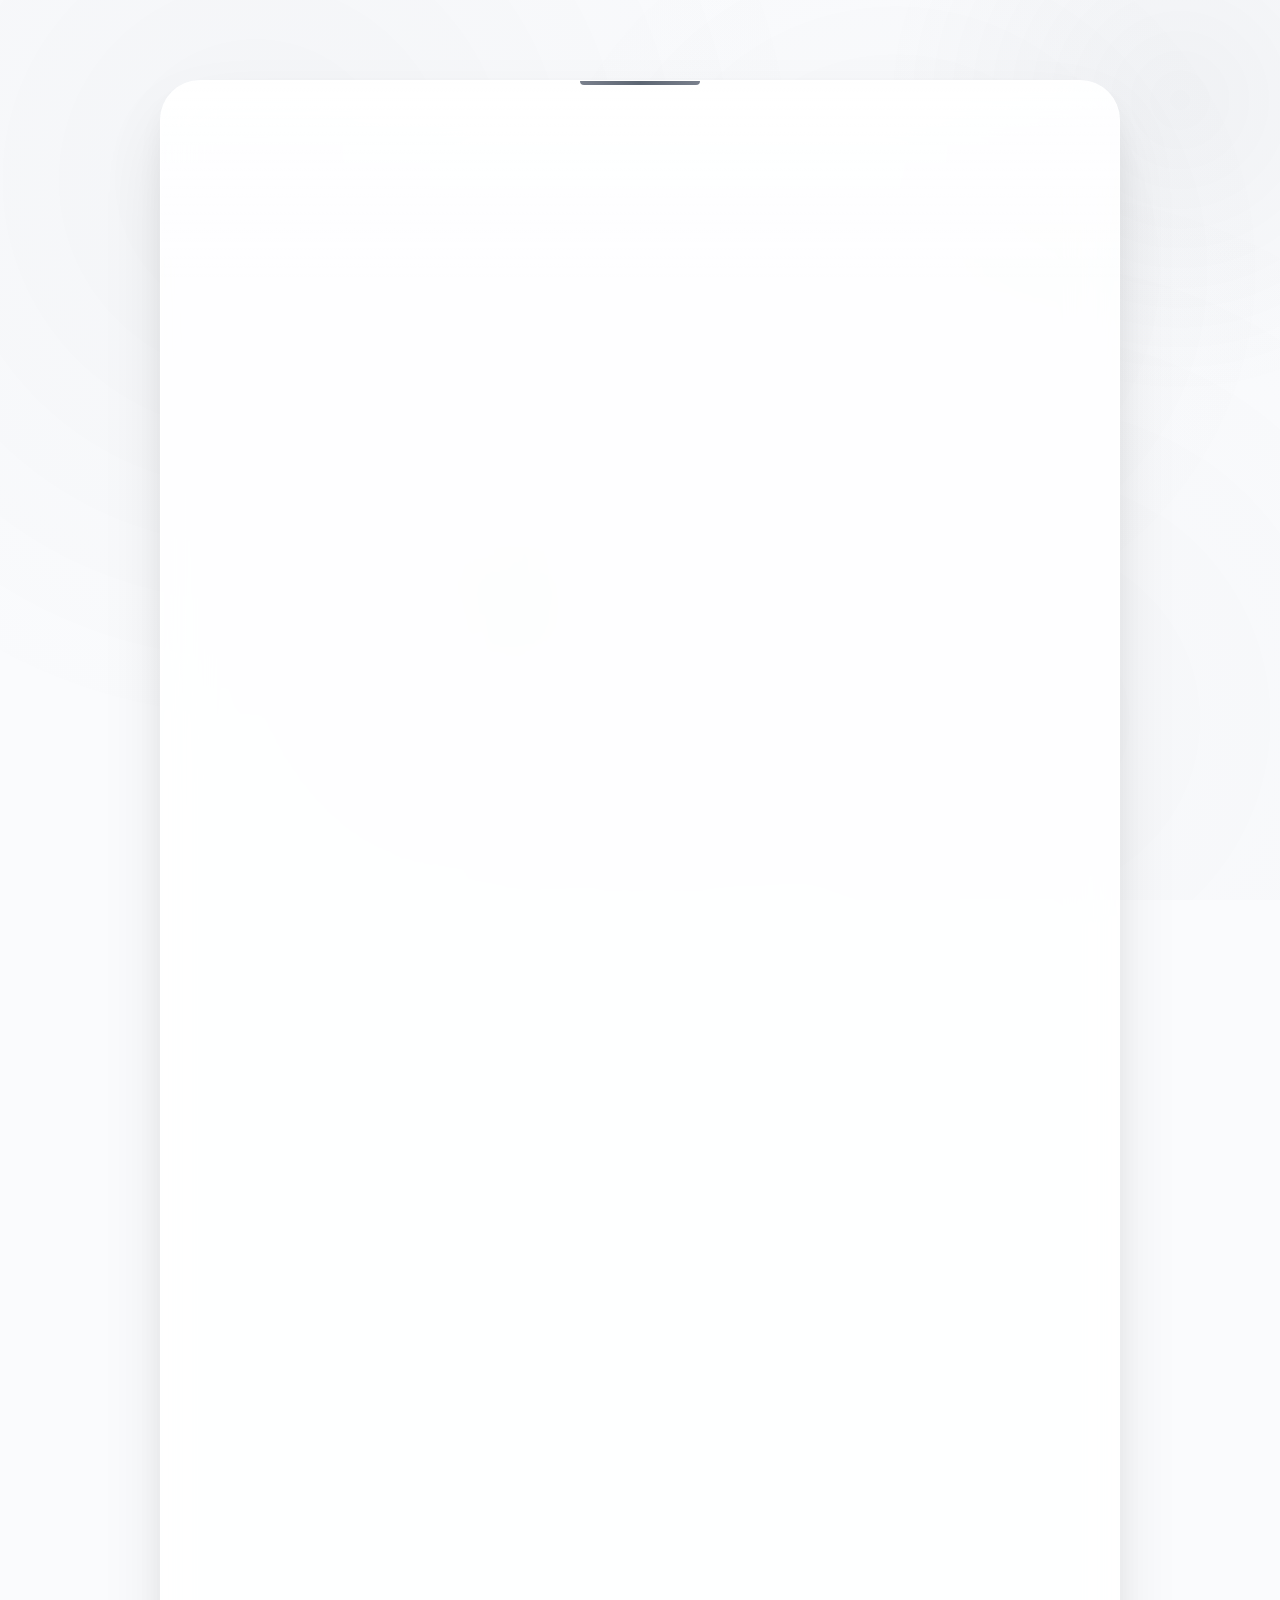
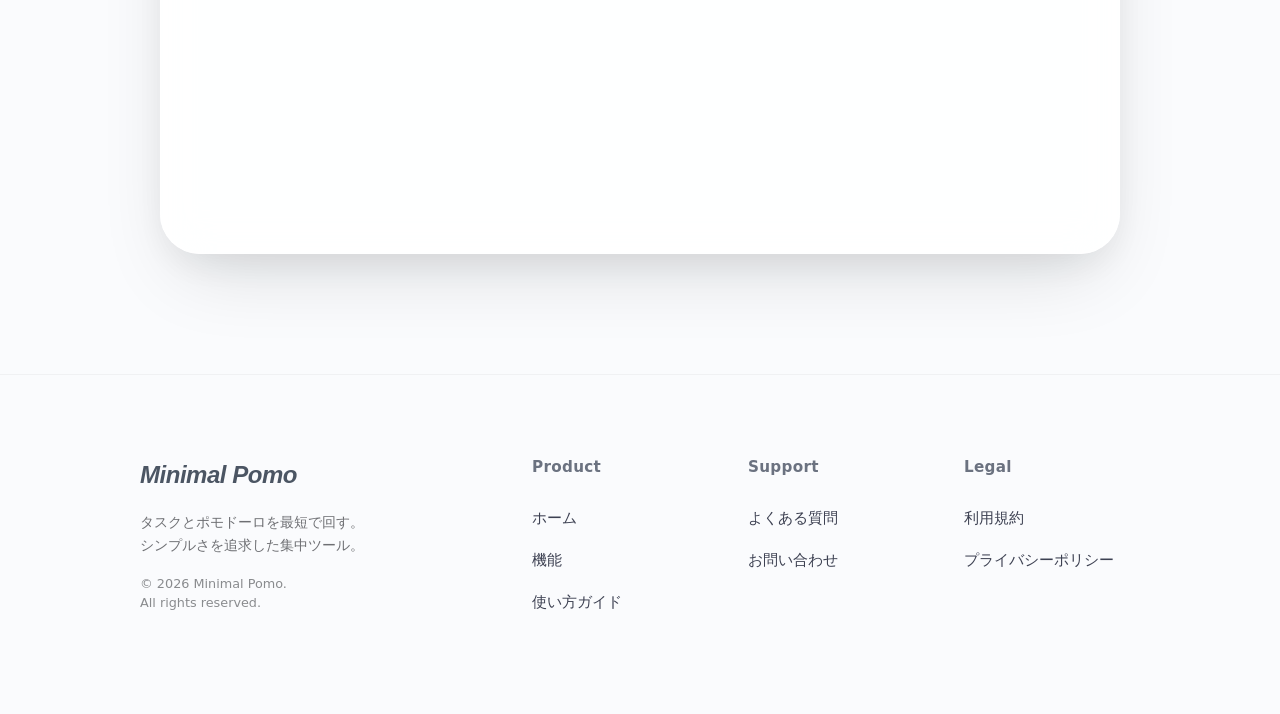
==== index.html @ 8512b584 "feat: 初期サポートサイトを追加" ====
<!DOCTYPE html>
<html lang="ja">

<head>
  <meta charset="UTF-8" />
  <meta name="viewport" content="width=device-width, initial-scale=1.0" />
  <meta http-equiv="Content-Security-Policy"
    content="default-src 'self'; style-src 'self' https://fonts.googleapis.com; font-src 'self' https://fonts.gstatic.com; script-src 'self'; img-src 'self' data:;">
  <meta name="referrer" content="no-referrer-when-downgrade" />
  <link rel="stylesheet" href="assets/css/minimal.css" />
  <link rel="icon" type="image/svg+xml" href="assets/favicon.svg" />
  <link rel="icon" type="image/png" sizes="32x32" href="assets/favicon-32x32.png" />
  <link rel="icon" type="image/png" sizes="48x48" href="assets/favicon-48x48.png" />
  <link rel="apple-touch-icon" href="assets/apple-touch-icon.png" />
  <title>Minimal Pomo - シンプルなポモドーロタイマーアプリ</title>
  <meta name="description" content="Minimal Pomo の基本的な使い方やポリシーをまとめたサポートページです。" />

  <!-- OGP Tags -->
  <meta property="og:title" content="Minimal Pomo - シンプルなポモドーロタイマーアプリ">
  <meta property="og:description" content="Minimal Pomo の基本的な使い方やポリシーをまとめたサポートページです。">
  <meta property="og:type" content="website">
  <meta property="og:url" content="https://minimal-pomo.support/"> <!-- 公開ドメインに合わせて変更してください -->
  <meta property="og:image" content="https://minimal-pomo.support/assets/favicon.png"> <!-- 公開ドメインに合わせて変更してください -->
  <meta name="twitter:card" content="summary_large_image">
</head>

<body>
  <main>
    <article>
      <header class="hero reveal">
        <div class="hero-content">
          <div class="app-icon-wrapper">
            <img src="assets/app_icon_rounded.png" alt="Minimal Pomo アプリアイコン" class="app-icon" fetchpriority="high" />
          </div>
          <h1>Minimal Pomo</h1>
          <p class="tagline">タスクとポモドーロを最短で回す。</p>
        </div>
      </header>

      <section id="features" class="features reveal">
        <h2>機能</h2>
        <div class="feature-grid">
          <div class="feature-item reveal reveal-delay-1">
            <h3>タスク管理</h3>
            <p>タブ管理、実行キュー、期日設定などでタスクを効率的に整理し、迷わず実行できます。</p>
          </div>
          <div class="feature-item reveal reveal-delay-2">
            <h3>柔軟なタイマー</h3>
            <p>ポモドーロとストップウォッチを搭載。作業スタイルに合わせて時間やモードを自由に設定可能。</p>
          </div>
          <div class="feature-item reveal reveal-delay-3">
            <h3>進捗の記録</h3>
            <p>カレンダーとヒートマップで日々の集中を記録。過去の履歴を振り返り、モチベーションを維持。</p>
          </div>
          <div class="feature-item reveal reveal-delay-4">
            <h3>カスタマイズ</h3>
            <p>通知音やアクセントカラー（Pro）など、自分だけの集中環境を作れます。</p>
          </div>
        </div>
      </section>

      <section class="reveal">
        <h2>基本的な使い方</h2>
        <a href="support/guide/how_to_use.html" class="guide-card">
          <div class="guide-info">
            <h3>スタートガイドを見る</h3>
            <p>タスクの登録からポモドーロの実践、振り返りまで。<br>アプリの基本的な活用フローをわかりやすく解説します。</p>
          </div>
          <div class="guide-icon">
            <svg width="24" height="24" viewBox="0 0 24 24" fill="none" stroke="currentColor" stroke-width="2"
              stroke-linecap="round" stroke-linejoin="round">
              <path d="M5 12h14M12 5l7 7-7 7" />
            </svg>
          </div>
        </a>
      </section>

      <section id="faq" class="reveal">
        <h2>よくある質問</h2>
        <div id="faq-list" class="faq-container">
          <!-- FAQ items will be loaded here from assets/data/faq.json -->
          <p style="padding: 20px; color: var(--muted);">読み込み中...</p>
        </div>
      </section>


    </article>
  </main>

  <footer id="site-footer" class="site-footer"></footer>

  <button id="backToTop" class="back-to-top" aria-label="トップへ戻る">
    ↑
  </button>
  <script src="assets/js/main.js"></script>
  <script src="assets/js/faq-loader.js"></script>
</body>

</html>
---- assets/css/minimal.css ----
:root {
  color-scheme: light;
  --ink-rgb: 17, 19, 24;
  --bg: #fafbfd;
  --panel: rgba(255, 255, 255, 0.85);
  --panel-hover: rgba(255, 255, 255, 0.95);
  --text: #0a0c10;
  --text-secondary: #3d4152;
  --muted: rgba(17, 19, 24, 0.6);
  --accent: #4b5563;
  --accent-light: #6b7280;
  --accent-glow: rgba(75, 85, 99, 0.12);
  --accent-strong: #374151;
  --border: rgba(17, 19, 24, 0.06);
  --border-strong: rgba(17, 19, 24, 0.12);
  --focus-outline: rgba(75, 85, 99, 0.4);
  --shadow-sm: 0 2px 8px -2px rgba(17, 19, 24, 0.06);
  --shadow: 0 20px 60px -15px rgba(17, 19, 24, 0.1), 0 10px 25px -5px rgba(17, 19, 24, 0.05);
  --shadow-lg: 0 32px 80px -20px rgba(17, 19, 24, 0.14), 0 16px 40px -8px rgba(17, 19, 24, 0.08);
  --glass-border: 1px solid rgba(255, 255, 255, 0.7);
  font-size: 16px;
  font-family: 'Inter', 'Noto Sans JP', system-ui, -apple-system, BlinkMacSystemFont, "Segoe UI", Roboto, sans-serif;
  --radius-xl: 40px;
  --radius-l: 32px;
  --radius-m: 24px;
  --radius-s: 16px;
  --radius-xs: 10px;
  --ease-out: cubic-bezier(0.2, 0.8, 0.2, 1);
  --ease-spring: cubic-bezier(0.34, 1.56, 0.64, 1);
}

@media (prefers-color-scheme: dark) {
  :root {
    color-scheme: dark;
    --ink-rgb: 226, 228, 233;
    --bg: #111318;
    --panel: rgba(30, 34, 42, 0.6);
    --panel-hover: rgba(30, 34, 42, 0.85);
    --text: #e2e4e9;
    --text-secondary: #9ca3af;
    --muted: rgba(226, 228, 233, 0.6);
    --accent: #9ca3af;
    --accent-light: #525866;
    --accent-glow: rgba(156, 163, 175, 0.15);
    --accent-strong: #f3f4f6;
    --border: rgba(255, 255, 255, 0.08);
    --border-strong: rgba(255, 255, 255, 0.15);
    --focus-outline: rgba(156, 163, 175, 0.5);
    --shadow-sm: 0 2px 8px -2px rgba(0, 0, 0, 0.3);
    --shadow: 0 20px 60px -15px rgba(0, 0, 0, 0.4), 0 10px 25px -5px rgba(0, 0, 0, 0.3);
    --shadow-lg: 0 32px 80px -20px rgba(0, 0, 0, 0.5), 0 16px 40px -8px rgba(0, 0, 0, 0.4);
    --glass-border: 1px solid rgba(255, 255, 255, 0.08);
  }
}

/* Import Google Fonts */
@import url('https://fonts.googleapis.com/css2?family=Inter:wght@400;500;600;700;800&display=swap');

*,
*::before,
*::after {
  box-sizing: border-box;
}

body {
  margin: 0;
  min-height: 100vh;
  background: var(--bg);
  color: var(--text);
  line-height: 1.7;
  -webkit-font-smoothing: antialiased;
  -moz-osx-font-smoothing: grayscale;
  position: relative;
  overflow-x: hidden;
}

/* Animated Background Gradient */
body::before {
  content: '';
  position: fixed;
  top: 0;
  left: 0;
  right: 0;
  bottom: 0;
  background:
    radial-gradient(circle at 20% 20%, rgba(75, 85, 99, 0.04) 0%, transparent 45%),
    radial-gradient(circle at 80% 80%, rgba(107, 114, 128, 0.03) 0%, transparent 45%),
    radial-gradient(circle at 40% 70%, rgba(55, 65, 81, 0.03) 0%, transparent 35%),
    radial-gradient(circle at 70% 30%, rgba(75, 85, 99, 0.03) 0%, transparent 35%);
  z-index: -2;
  animation: gradientShift 20s ease infinite alternate;
}

@keyframes gradientShift {
  0% {
    opacity: 1;
    transform: scale(1);
  }

  100% {
    opacity: 0.8;
    transform: scale(1.1);
  }
}

/* Decorative floating orbs */
body::after {
  content: '';
  position: fixed;
  width: 600px;
  height: 600px;
  background: radial-gradient(circle, rgba(75, 85, 99, 0.06) 0%, transparent 70%);
  top: -200px;
  right: -200px;
  border-radius: 50%;
  z-index: -1;
  animation: floatOrb 15s ease-in-out infinite;
  pointer-events: none;
}

@keyframes floatOrb {

  0%,
  100% {
    transform: translate(0, 0) scale(1);
  }

  50% {
    transform: translate(-50px, 30px) scale(1.1);
  }
}

a {
  color: var(--accent);
  text-decoration: none;
  font-weight: 600;
  position: relative;
  transition: all 0.25s var(--ease-out);
  border-bottom: none;
  background: linear-gradient(to right, var(--accent), var(--accent));
  background-size: 0% 2px;
  background-position: 0 100%;
  background-repeat: no-repeat;
  padding-bottom: 2px;
}

a:hover,
a:focus-visible {
  background-size: 100% 2px;
  color: var(--accent-strong);
}

a:focus-visible {
  outline: 3px solid var(--focus-outline);
  outline-offset: 4px;
  border-radius: 4px;
}

/* Enhanced Active State for Touch Feedback */
a:active,
button:active,
summary:active {
  transform: scale(0.97);
  opacity: 0.85;
  transition: transform 0.1s, opacity 0.1s;
}

main {
  min-height: 100vh;
  display: flex;
  flex-direction: column;
  align-items: center;
  justify-content: flex-start;
  padding: 80px 20px 0;
}

.error {
  padding: 96px 16px 120px;
}

article {
  width: min(960px, 94%);
  background: var(--panel);
  backdrop-filter: blur(24px) saturate(180%);
  -webkit-backdrop-filter: blur(24px) saturate(180%);
  border-radius: var(--radius-xl);
  padding: clamp(48px, 6vw, 72px) clamp(32px, 6vw, 96px);
  border: var(--glass-border);
  box-shadow: var(--shadow-lg);
  position: relative;
  overflow: hidden;
}

/* Subtle inner glow */
article::before {
  content: '';
  position: absolute;
  top: 0;
  left: 0;
  right: 0;
  height: 200px;
  background: linear-gradient(180deg, rgba(255, 255, 255, 0.6) 0%, transparent 100%);
  pointer-events: none;
}

/* Decorative accent line on top */
article::after {
  content: '';
  position: absolute;
  top: 0;
  left: 50%;
  transform: translateX(-50%);
  width: 120px;
  height: 4px;
  background: linear-gradient(90deg, var(--accent-light), var(--accent), var(--accent-light));
  border-radius: 0 0 4px 4px;
  opacity: 0.9;
}

/* Hero & Header */
.hero {
  display: flex;
  flex-direction: column;
  align-items: center;
  text-align: center;
  padding: 48px 0 72px;
  position: relative;
}

.hero-content {
  display: flex;
  flex-direction: column;
  align-items: center;
  position: relative;
  z-index: 1;
}

.app-icon-wrapper {
  margin-bottom: 28px;
  position: relative;
}

/* Glow effect behind icon */
.app-icon-wrapper::before {
  content: '';
  position: absolute;
  top: 50%;
  left: 50%;
  transform: translate(-50%, -50%);
  width: 200px;
  height: 200px;
  background: radial-gradient(circle, var(--accent-glow) 0%, transparent 70%);
  border-radius: 50%;
  z-index: -1;
  animation: pulseGlow 4s ease-in-out infinite;
}

@keyframes pulseGlow {

  0%,
  100% {
    opacity: 0.6;
    transform: translate(-50%, -50%) scale(1);
  }

  50% {
    opacity: 1;
    transform: translate(-50%, -50%) scale(1.15);
  }
}

.app-icon {
  width: 120px;
  height: 120px;
  object-fit: contain;
  border-radius: 28px;
  box-shadow:
    0 20px 50px -10px rgba(0, 0, 0, 0.15),
    0 10px 20px -5px rgba(0, 0, 0, 0.1);
  border: 1px solid rgba(255, 255, 255, 0.4);
  transition: all 0.4s var(--ease-spring);
}

.app-icon:hover {
  transform: translateY(-4px) scale(1.03);
  box-shadow:
    0 28px 60px -12px rgba(0, 0, 0, 0.2),
    0 14px 28px -7px rgba(0, 0, 0, 0.12);
}

.hero h1 {
  margin: 0 0 16px;
  font-size: clamp(44px, 6vw, 68px);
  letter-spacing: -0.045em;
  font-weight: 800;
  line-height: 1.05;
  background: linear-gradient(135deg, #0a0c10 0%, #3d4152 50%, #0a0c10 100%);
  background-size: 200% 200%;
  -webkit-background-clip: text;
  -webkit-text-fill-color: transparent;
  background-clip: text;
  animation: shimmerText 8s ease infinite;
}

@media (prefers-color-scheme: dark) {
  .hero h1 {
    background: linear-gradient(135deg, #ffffff 0%, #aeb6c4 50%, #ffffff 100%);
    background-size: 200% 200%;
    -webkit-background-clip: text;
    -webkit-text-fill-color: transparent;
    background-clip: text;
  }
}

@keyframes shimmerText {

  0%,
  100% {
    background-position: 0% 50%;
  }

  50% {
    background-position: 100% 50%;
  }
}

.tagline {
  font-size: 1.25rem;
  color: var(--text-secondary);
  font-weight: 500;
  margin: 0;
  letter-spacing: -0.01em;
  opacity: 0.85;
}

/* Features Section */
.features {
  margin-top: 32px;
  padding: 0;
  background: transparent;
  border: none;
  box-shadow: none;
}

.features h2 {
  text-align: center;
  margin-bottom: 32px;
}

.features:hover {
  transform: none;
  box-shadow: none;
}

.feature-grid {
  display: grid;
  grid-template-columns: repeat(2, 1fr);
  gap: 20px;
}

@media (max-width: 640px) {
  .feature-grid {
    grid-template-columns: 1fr;
  }
}

.feature-item {
  background: var(--panel);
  backdrop-filter: blur(16px);
  -webkit-backdrop-filter: blur(16px);
  padding: 32px 28px;
  border-radius: var(--radius-m);
  border: 1px solid var(--border);
  transition: all 0.35s var(--ease-out);
  box-shadow: var(--shadow-sm);
  position: relative;
  overflow: hidden;
  height: 100%;
  display: flex;
  flex-direction: column;
}

/* Unified Left Accent (Match with Guide Card) */
.feature-item::after {
  content: '';
  position: absolute;
  top: 0;
  left: 0;
  width: 4px;
  height: 100%;
  background: var(--accent);
  opacity: 0.3;
  transition: opacity 0.3s ease;
}

.feature-item:hover::after {
  opacity: 1;
}

.feature-item:hover {
  transform: translateY(-4px);
  box-shadow: var(--shadow);
  border-color: rgba(75, 85, 99, 0.2);
}

.feature-item h3 {
  font-size: 1.1rem;
  margin: 0 0 12px;
  color: var(--text);
  letter-spacing: -0.01em;
  font-weight: 700;
  position: relative;
  z-index: 1;
  display: flex;
  align-items: center;
  gap: 8px;
}

.feature-item p {
  font-size: 0.9rem;
  line-height: 1.7;
  color: var(--muted);
  margin: 0;
  position: relative;
  z-index: 1;
  flex: 1;
}

/* Section Styles */
section {
  margin-top: 56px;
  padding: 0;
  border-radius: 0;
  background: transparent;
  border: none;
  box-shadow: none;
}

section:nth-of-type(even) {
  border-color: transparent;
}

section h2 {
  font-size: 1.4rem;
  margin: 0 0 16px;
  color: var(--text);
  font-weight: 700;
  letter-spacing: -0.02em;
  position: relative;
  display: inline-block;
}

/* Accent underline for h2 */
section h2::after {
  content: '';
  position: absolute;
  bottom: -6px;
  left: 0;
  width: 32px;
  height: 3px;
  background: linear-gradient(90deg, var(--accent), var(--accent-light));
  border-radius: 2px;
}

section .intro {
  margin: 0 0 12px;
  font-size: 1.08rem;
  line-height: 1.8;
  color: var(--text);
  font-weight: 500;
}

section .hint {
  margin-top: 10px;
  font-size: 0.95rem;
  color: var(--muted);
  line-height: 1.5;
}

section p {
  margin: 0;
  color: var(--text-secondary);
  font-size: 1rem;
  line-height: 1.75;
  letter-spacing: 0.01em;
}

section ol,
section ol li {
  color: var(--text);
  line-height: 1.65;
  font-weight: 500;
}

section+section {
  margin-top: 24px;
}

section:hover,
section:focus-within {
  transform: none;
  box-shadow: none;
}

/* Error Page */
.error-code {
  margin: 0 0 12px;
  font-size: clamp(20px, 2vw, 24px);
  text-align: center;
  font-weight: 600;
  color: var(--accent);
}

.error-actions {
  margin-top: 20px;
  display: flex;
  flex-wrap: wrap;
  gap: 12px;
  align-items: center;
  justify-content: center;
  font-weight: 600;
}

.error-actions span {
  color: var(--muted);
  font-weight: 500;
}

.error-actions a {
  display: inline-flex;
  align-items: center;
  gap: 8px;
  text-decoration: none;
  padding: 12px 24px;
  border-radius: 999px;
  border: 1px solid var(--border);
  background: var(--panel);
  color: var(--text);
  font-weight: 600;
  transition: all 0.3s var(--ease-out);
}

.error-actions a:hover,
.error-actions a:focus-visible {
  background: var(--accent);
  color: #fff;
  border-color: var(--accent);
  transform: translateY(-2px);
  box-shadow: 0 8px 24px -4px var(--accent-glow);
}

/* Lists */
ul {
  padding-left: 0;
  margin: 0;
  display: flex;
  flex-direction: column;
  gap: 8px;
}

ul li {
  list-style: none;
  padding-left: 24px;
  font-weight: 500;
  color: var(--text-secondary);
  position: relative;
}

ul li::before {
  content: '';
  position: absolute;
  left: 0;
  top: 0.55em;
  width: 8px;
  height: 8px;
  border-radius: 50%;
  background: linear-gradient(135deg, var(--accent), var(--accent-light));
  box-shadow: 0 2px 8px -2px var(--accent-glow);
}

p,
li {
  color: var(--muted);
}

/* FAQ Details */
.faq-container {
  background: var(--panel);
  border: 1px solid var(--border);
  border-radius: var(--radius-m);
  padding: 8px 0;
  /* Vertical padding */
  margin-top: 24px;
  box-shadow: var(--shadow-sm);
  overflow: hidden;
  /* For rounded corners */
}

details {
  background: transparent;
  border: none;
  border-radius: 0;
  padding: 0;
  /* summaryとpにパディングを譲渡 */
  margin-bottom: 0;
  transition: background-color 0.2s ease;
  box-shadow: none;
  border-bottom: 1px solid var(--border);
}

details:hover {
  background-color: rgba(255, 255, 255, 0.5);
  border-color: var(--border);
  transform: none;
  box-shadow: none;
}

@media (prefers-color-scheme: dark) {
  details:hover {
    background-color: rgba(255, 255, 255, 0.05);
  }
}


details:last-child {
  border-bottom: none;
}

summary {
  padding: 20px 32px;
  /* ここでクリックエリアを確保 */
  font-weight: 600;
  cursor: pointer;
  list-style: none;
  position: relative;
  padding-right: 80px;
  /* アイコン分のスペース */
  color: var(--text);
  font-size: 1rem;
  transition: color 0.2s ease;
  line-height: 1.6;
  outline: none;
  /* フォーカス時の枠線を無効化 */
}


summary:hover {
  color: var(--accent);
}

summary::-webkit-details-marker {
  display: none;
}

summary::after {
  content: '';
  position: absolute;
  right: 32px;
  /* summaryのパディングに合わせる */
  top: 50%;
  width: 24px;
  height: 24px;
  background: var(--bg);
  border-radius: 50%;
  transform: translateY(-50%);
  display: flex;
  align-items: center;
  justify-content: center;
  transition: all 0.3s var(--ease-out);
  box-shadow: var(--shadow-sm);
  pointer-events: none;
  /* クリックを阻害しない */
}

summary::before {
  content: '+';
  position: absolute;
  right: 39px;
  /* (32px padding) + (24px/2 - icon width/2) 程度 */
  top: 50%;
  transform: translateY(-50%);
  color: var(--accent);
  font-weight: 400;
  font-size: 1.1em;
  line-height: 1;
  z-index: 1;
  transition: all 0.3s var(--ease-out);
  pointer-events: none;
}

details[open] summary::before {
  content: '−';
  transform: translateY(-50%);
}

details[open] summary::after {
  background: var(--accent-glow);
}

details p {
  margin-top: 0;
  padding: 0 32px 20px;
  /* 下部パディングを追加 */
  color: var(--muted);
  line-height: 1.7;
}

/* Comparison Table in FAQ */
.table-wrapper {
  overflow-x: auto;
  margin: 16px 0 8px;
  border-radius: var(--radius-s);
  border: 1px solid var(--border);
  background: var(--bg);
}

.comparison-table {
  width: 100%;
  border-collapse: collapse;
  font-size: 0.85rem;
  color: var(--text);
  table-layout: fixed;
  /* 列幅を固定して安定させる */
}

.comparison-table th,
.comparison-table td {
  padding: 14px 16px;
  border-bottom: 1px solid var(--border);
  vertical-align: middle;
}

/* Column styling and emphasis */
/* Function Column */
.comparison-table th:nth-child(1),
.comparison-table td:nth-child(1) {
  color: var(--text);
  /* 明るい標準テキスト色に変更 */
  font-weight: 500;
}

/* FREE Column */
.comparison-table th:nth-child(2),
.comparison-table td:nth-child(2) {
  color: var(--text);
}

/* PRO Column - Maximum Emphasis */
.comparison-table th:nth-child(3) {
  color: var(--accent);
  /* Brand accent color for the header */
}

.comparison-table td:nth-child(3) {
  color: var(--text);
  font-weight: 800;
}

/* 背景色の塗り分け */
.comparison-table th:nth-child(1),
.comparison-table td:nth-child(1) {
  background: rgba(var(--ink-rgb), 0.03);
  /* 機能列：薄いグレー */
}

.comparison-table th:nth-child(2),
.comparison-table td:nth-child(2) {
  background: transparent;
  /* FREE列：背景透過（ベースカラー） */
}

.comparison-table th:nth-child(3),
.comparison-table td:nth-child(3) {
  background: rgba(var(--ink-rgb), 0.07);
  /* PRO列：より濃い背景で最大強調 */
}

@media (prefers-color-scheme: dark) {

  .comparison-table th:nth-child(1),
  .comparison-table td:nth-child(1) {
    background: rgba(255, 255, 255, 0.03);
  }

  .comparison-table th:nth-child(3),
  .comparison-table td:nth-child(3) {
    background: rgba(255, 255, 255, 0.1);
    color: #ffffff;
  }
}

/* Column widths */
.comparison-table th:nth-child(1),
.comparison-table td:nth-child(1) {
  width: 40%;
  text-align: left;
}

.comparison-table th:nth-child(2),
.comparison-table td:nth-child(2) {
  width: 30%;
  text-align: center;
}

.comparison-table th:nth-child(3),
.comparison-table td:nth-child(3) {
  width: 30%;
  text-align: center;
}

.comparison-table th {
  font-weight: 700;
  font-size: 0.75rem;
  text-transform: uppercase;
  letter-spacing: 0.1em;
  background: rgba(var(--ink-rgb), 0.02);
}

.comparison-table tr:last-child td {
  border-bottom: none;
}


/* Site Footer */
.site-footer {
  width: 100%;
  background-color: var(--bg);
  /* Dot pattern removed */
  padding: 80px 24px 48px;
  margin-top: 120px;
  border-top: 1px solid rgba(0, 0, 0, 0.04);
  color: var(--text-secondary);
}

.footer-content {
  max-width: 1000px;
  margin: 0 auto;
  display: grid;
  grid-template-columns: 2fr 1fr 1fr 1fr;
  gap: 40px;
}

.footer-brand {
  display: flex;
  flex-direction: column;
  gap: 16px;
}

.brand-header {
  display: flex;
  align-items: center;
  gap: 12px;
}

.brand-name {
  font-family: 'Inter', sans-serif;
  font-weight: 800;
  font-size: 1.5rem;
  font-style: italic;
  color: var(--accent);
  letter-spacing: -0.02em;
}

.footer-desc {
  font-size: 0.9rem;
  line-height: 1.6;
  color: var(--muted);
  margin: 0;
}

.copyright {
  font-size: 0.8rem;
  color: var(--muted);
  opacity: 0.8;
  margin-top: auto;
  line-height: 1.5;
}

.footer-section h4 {
  font-size: 0.95rem;
  font-weight: 600;
  color: var(--accent-light);
  margin: 0 0 24px;
  letter-spacing: 0.02em;
}

.footer-section ul {
  list-style: none;
  padding: 0;
  margin: 0;
  display: flex;
  flex-direction: column;
  gap: 14px;
}

.footer-section ul li {
  padding: 0;
}

.footer-section ul li::before {
  display: none;
}

.footer-section a {
  color: var(--text-secondary);
  font-size: 0.95rem;
  font-weight: 500;
  text-decoration: none;
  background: none;
  padding: 0;
  transition: color 0.2s ease;
}

.footer-section a:hover {
  color: var(--accent-strong);
}

/* Responsive Footer */
@media (max-width: 860px) {
  .footer-content {
    grid-template-columns: 1fr 1fr;
    gap: 40px 24px;
  }

  .footer-brand {
    grid-column: 1 / -1;
    margin-bottom: 20px;
  }
}

@media (max-width: 480px) {
  .footer-content {
    /* Remove single column force to inherit 2 columns from tablet layout */
    gap: 32px 16px;
  }

  .site-footer {
    padding-top: 60px;
  }
}

/* Back to Top Button */
.back-to-top {
  position: fixed;
  bottom: 32px;
  right: 32px;
  width: 52px;
  height: 52px;
  background: var(--panel);
  backdrop-filter: blur(16px);
  -webkit-backdrop-filter: blur(16px);
  border: 1px solid var(--border);
  border-radius: 50%;
  display: flex;
  align-items: center;
  justify-content: center;
  color: var(--text);
  box-shadow: var(--shadow);
  cursor: pointer;
  font-size: 1.1rem;
  opacity: 0;
  transform: translateY(20px) scale(0.9);
  pointer-events: none;
  transition: all 0.35s var(--ease-spring);
  z-index: 100;
}

.back-to-top.visible {
  opacity: 1;
  transform: translateY(0) scale(1);
  pointer-events: auto;
}

.back-to-top:hover {
  transform: translateY(-4px) scale(1.08);
  box-shadow: var(--shadow-lg);
  background: var(--accent);
  color: #fff;
  border-color: var(--accent);
}

/* Scroll Reveal Animation Classes */
.reveal {
  opacity: 0;
  transform: translateY(40px);
  transition: all 0.9s var(--ease-out);
}

.reveal.active {
  opacity: 1;
  transform: translateY(0);
}

/* Stagger delays for grid items */
.reveal-delay-1 {
  transition-delay: 0.1s;
}

.reveal-delay-2 {
  transition-delay: 0.2s;
}

.reveal-delay-3 {
  transition-delay: 0.3s;
}

.reveal-delay-4 {
  transition-delay: 0.4s;
}

/* Smooth scrolling for the whole page */
html {
  scroll-behavior: smooth;
}

/* Responsive adjustments */
@media (max-width: 720px) {
  article {
    padding: 40px 24px;
    border-radius: var(--radius-l);
  }

  section {
    padding: 0;
  }

  /* Removed obsolete .faq-container padding override */

  .hero {
    padding: 32px 0 56px;
  }
}

@media (max-width: 520px) {
  main {
    padding: 40px 12px 60px;
  }

  article {
    padding: 32px 20px;
    border-radius: var(--radius-m);
  }

  article::after {
    width: 80px;
  }

  .app-icon {
    width: 100px;
    height: 100px;
    border-radius: 24px;
  }

  /* Removed obsolete .policies styles */
}

/* Reduced motion preference */
@media (prefers-reduced-motion: reduce) {

  *,
  *::before,
  *::after {
    animation: none !important;
    transition: none !important;
  }
}

/* Guide Card (CTA) */
.guide-card {
  display: flex;
  align-items: center;
  justify-content: space-between;
  gap: 24px;
  background: linear-gradient(135deg, var(--panel), var(--bg));
  border: 1px solid var(--border);
  border-radius: var(--radius-l);
  padding: 32px 40px;
  margin-top: 16px;
  text-decoration: none;
  transition: all 0.3s var(--ease-out);
  box-shadow: var(--shadow-sm);
  position: relative;
  overflow: hidden;
}

@media (prefers-color-scheme: dark) {
  .guide-card {
    background: rgba(255, 255, 255, 0.08);
    /* 明るさを上げ、背景から分離 */
    border-color: rgba(255, 255, 255, 0.15);
  }

  .guide-card:hover {
    background: rgba(255, 255, 255, 0.12);
    border-color: var(--accent);
  }
}

/* Override default link styles */
.guide-card:hover {
  transform: translateY(-4px);
  box-shadow: var(--shadow);
  border-color: rgba(75, 85, 99, 0.2);
}

.guide-card:focus-visible {
  outline: 3px solid var(--focus-outline);
  outline-offset: 4px;
}

.guide-card::before {
  content: '';
  position: absolute;
  top: 0;
  left: 0;
  width: 4px;
  height: 100%;
  background: var(--accent);
  opacity: 0.5;
  transition: opacity 0.3s ease;
}

.guide-card:hover::before {
  opacity: 1;
}

.guide-info {
  flex: 1;
}

.guide-info h3 {
  margin: 0 0 8px;
  font-size: 1.25rem;
  font-weight: 700;
  color: var(--text);
}

.guide-info p {
  margin: 0;
  color: var(--muted);
  font-size: 0.95rem;
  line-height: 1.6;
}

.guide-icon {
  display: flex;
  align-items: center;
  justify-content: center;
  width: 48px;
  height: 48px;
  border-radius: 50%;
  background: var(--bg);
  border: 1px solid var(--border);
  color: var(--accent);
  transition: all 0.3s var(--ease-out);
}

@media (prefers-color-scheme: dark) {
  .guide-icon {
    background: rgba(255, 255, 255, 0.1);
    border-color: rgba(255, 255, 255, 0.2);
    color: #ffffff;
  }
}

.guide-card:hover .guide-icon {
  background: var(--accent);
  color: #fff;
  transform: translateX(4px);
  border-color: var(--accent);
}

/* Remove default link underline styles for the card */
a.guide-card {
  background-image: none;
  padding-bottom: 32px;
  /* Reset padding used for underline effect but keep card padding */
  padding: 32px 40px;
}

/* Mobile responsive for guide card */
@media (max-width: 600px) {
  .guide-card {
    flex-direction: column;
    align-items: flex-start;
    padding: 24px;
    gap: 20px;
  }

  .guide-icon {
    align-self: flex-end;
  }
}
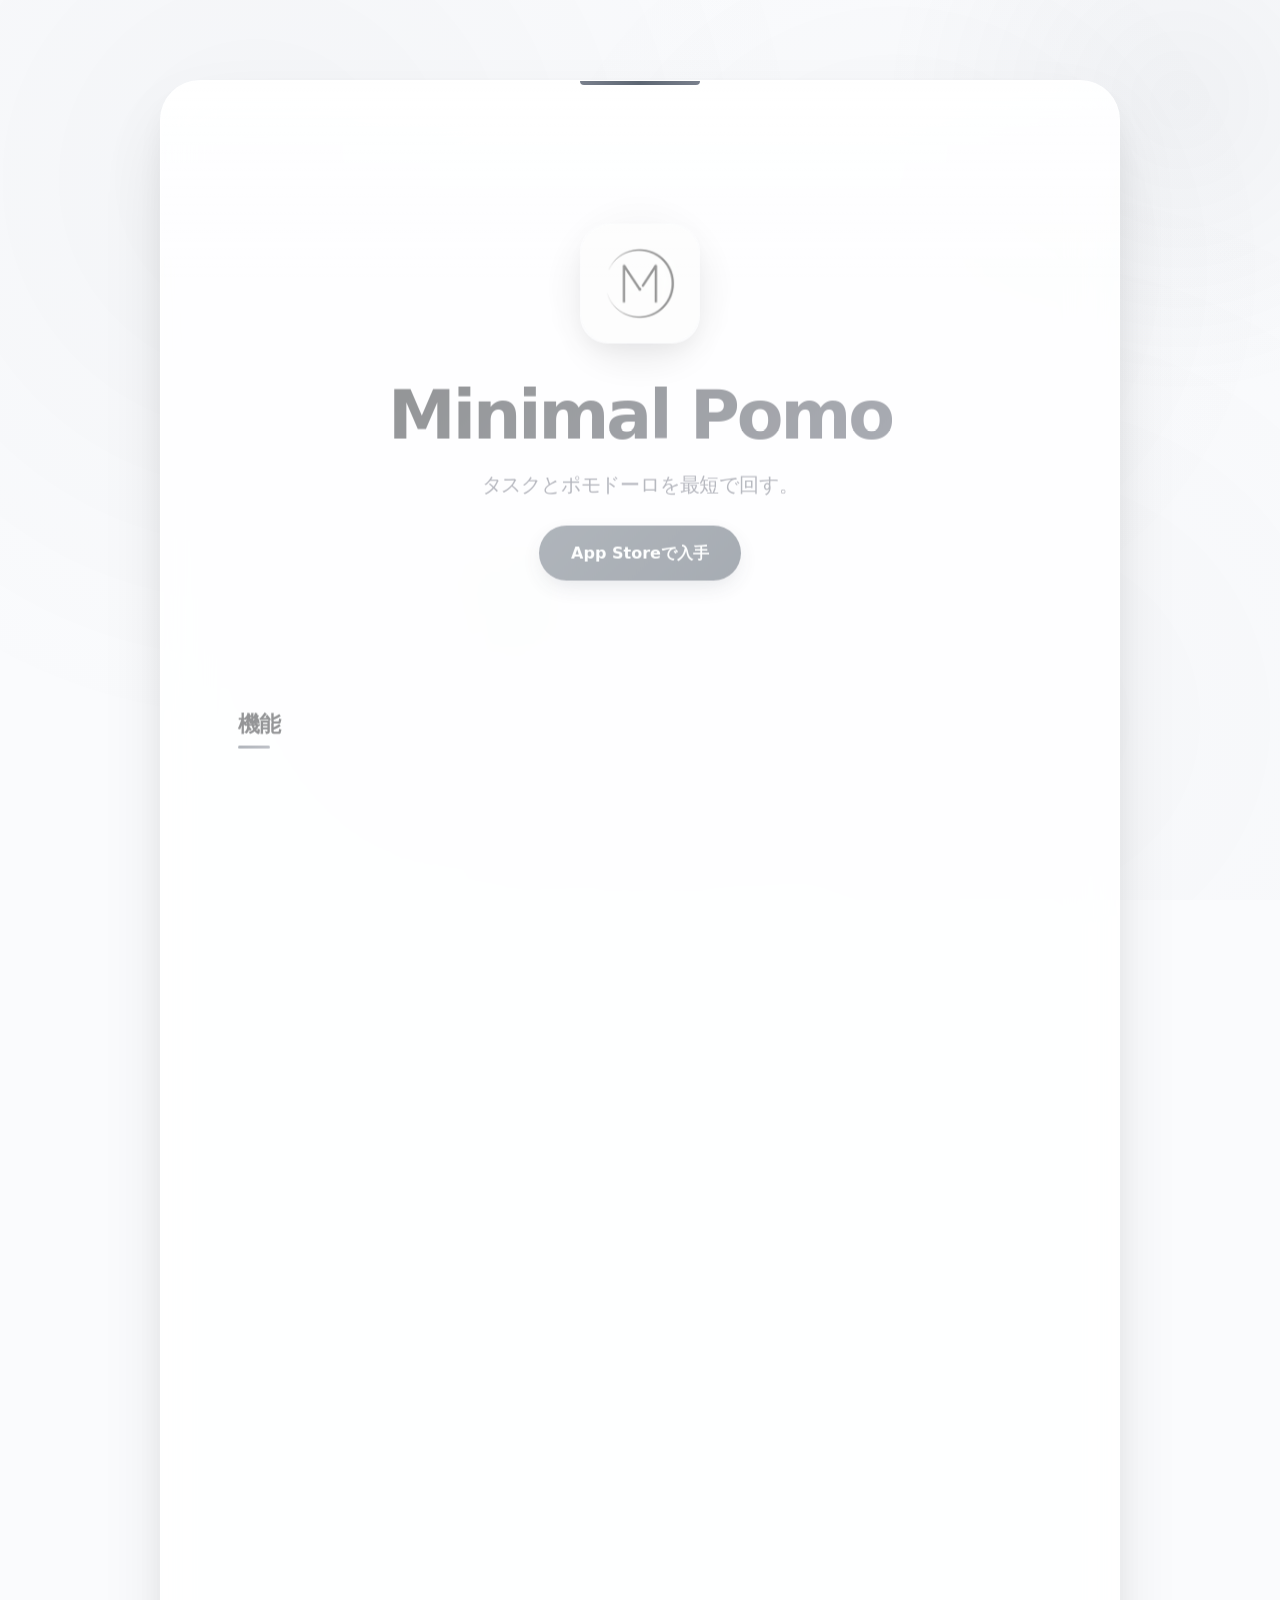
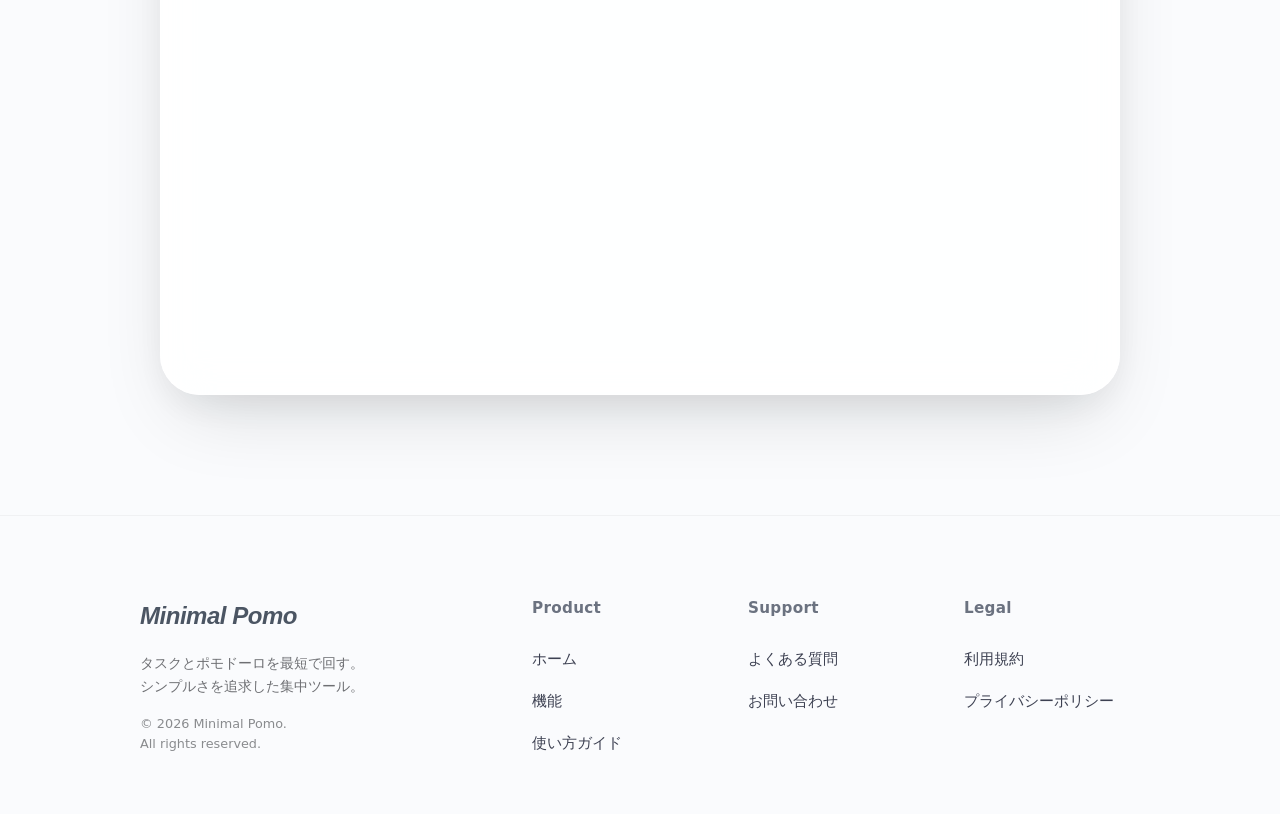
==== commit ee899d60: "feat: AppStoreのリンクを追記" ====
--- a/index.html
+++ b/index.html
@@ -35,6 +35,8 @@
           <h1>Minimal Pomo</h1>
           <p class="tagline">タスクとポモドーロを最短で回す。</p>
         </div>
+        <a href="https://apps.apple.com/us/app/minimal-pomo/id6756973518" class="app-store-link" target="_blank"
+          rel="noopener noreferrer">App Storeで入手</a>
       </header>
 
       <section id="features" class="features reveal">
--- a/assets/css/minimal.css
+++ b/assets/css/minimal.css
@@ -333,6 +333,44 @@
   opacity: 0.85;
 }
 
+/* App Store Link */
+.app-store-link {
+  display: inline-flex;
+  align-items: center;
+  gap: 8px;
+  margin-top: 24px;
+  margin-bottom: 20px;
+  padding: 14px 32px;
+  border-radius: 999px;
+  background: linear-gradient(135deg, var(--accent) 0%, var(--accent-strong) 100%);
+  border: none;
+  color: #fff;
+  font-size: 1rem;
+  font-weight: 600;
+  transition: all 0.3s var(--ease-out);
+  box-shadow: 0 8px 24px -6px rgba(75, 85, 99, 0.4);
+}
+
+.app-store-link:hover,
+.app-store-link:focus-visible {
+  background: linear-gradient(135deg, var(--accent-strong) 0%, var(--accent) 100%);
+  transform: translateY(-2px);
+  box-shadow: 0 10px 28px -6px rgba(75, 85, 99, 0.35);
+}
+
+@media (prefers-color-scheme: dark) {
+  .app-store-link {
+    background: linear-gradient(135deg, #8b929e 0%, #6b7280 100%);
+    box-shadow: 0 8px 24px -6px rgba(107, 114, 128, 0.3);
+  }
+
+  .app-store-link:hover,
+  .app-store-link:focus-visible {
+    background: linear-gradient(135deg, #a1a7b3 0%, #7b8290 100%);
+    box-shadow: 0 10px 28px -6px rgba(107, 114, 128, 0.4);
+  }
+}
+
 /* Features Section */
 .features {
   margin-top: 32px;
